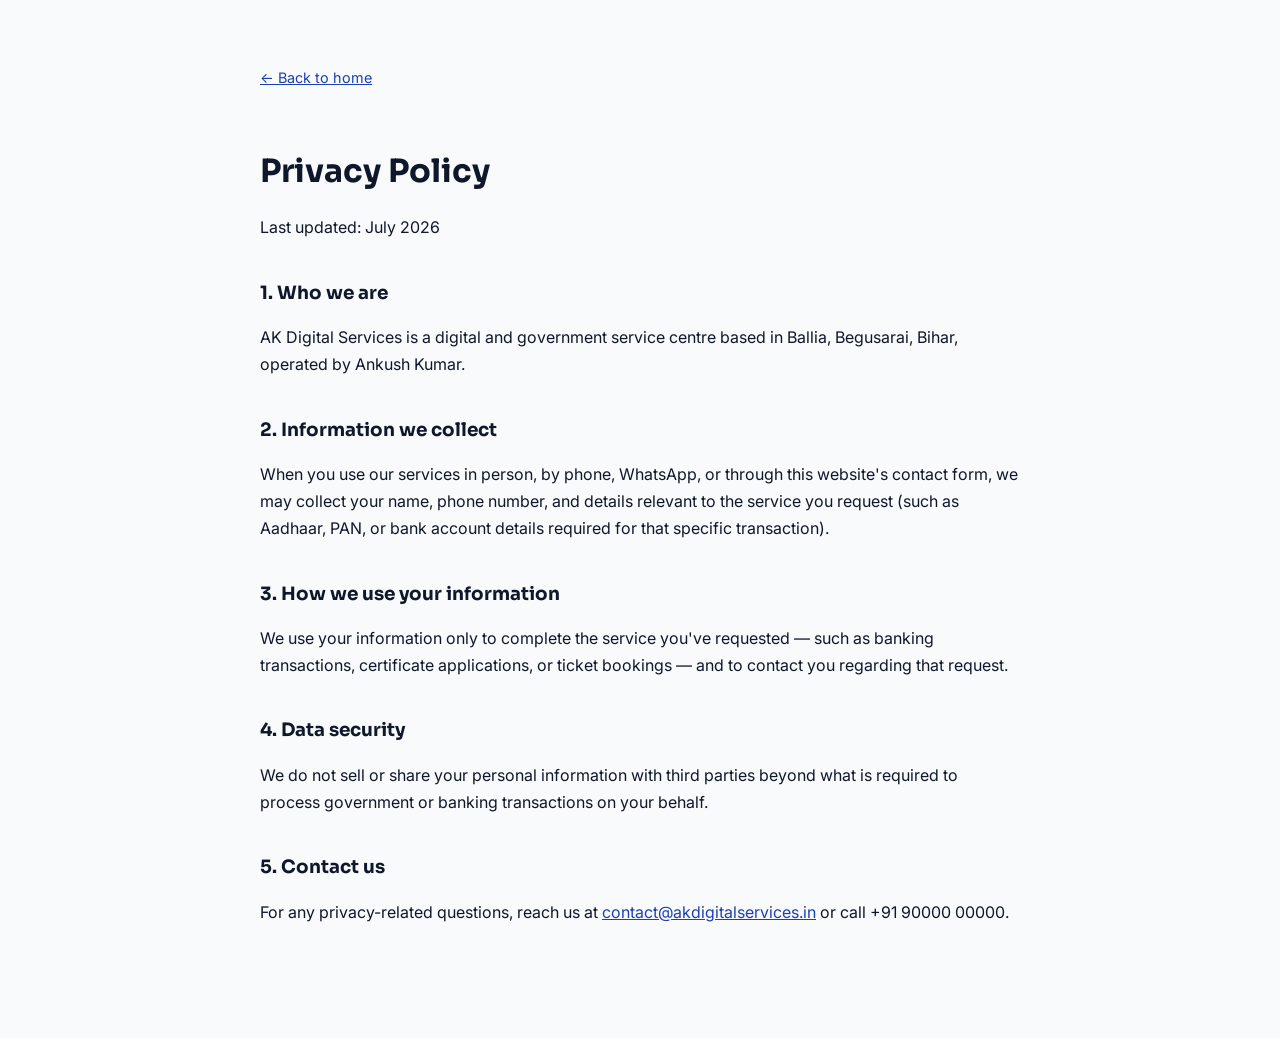
==== privacy.html @ 0f2e3ca4 "Add files via upload" ====
<!DOCTYPE html>
<html lang="en">
<head>
<meta charset="UTF-8">
<meta name="viewport" content="width=device-width, initial-scale=1.0">
<title>Privacy Policy — AK Digital Services</title>
<link rel="icon" type="image/svg+xml" href="favicon.svg">
<link href="https://fonts.googleapis.com/css2?family=Sora:wght@700&family=Inter:wght@400;500&display=swap" rel="stylesheet">
<style>
  body{font-family:'Inter',sans-serif;max-width:760px;margin:0 auto;padding:4rem 1.5rem 6rem;color:#0F172A;line-height:1.7;background:#F8FAFC;}
  h1{font-family:'Sora',sans-serif;margin-bottom:.5rem;}
  h2{font-family:'Sora',sans-serif;margin-top:2.2rem;margin-bottom:.6rem;font-size:1.15rem;}
  a{color:#1E40AF;}
  .back{display:inline-block;margin-bottom:2rem;font-size:.9rem;}
</style>
</head>
<body>
  <a class="back" href="index.html">← Back to home</a>
  <h1>Privacy Policy</h1>
  <p>Last updated: July 2026</p>

  <h2>1. Who we are</h2>
  <p>AK Digital Services is a digital and government service centre based in Ballia, Begusarai, Bihar, operated by Ankush Kumar.</p>

  <h2>2. Information we collect</h2>
  <p>When you use our services in person, by phone, WhatsApp, or through this website's contact form, we may collect your name, phone number, and details relevant to the service you request (such as Aadhaar, PAN, or bank account details required for that specific transaction).</p>

  <h2>3. How we use your information</h2>
  <p>We use your information only to complete the service you've requested — such as banking transactions, certificate applications, or ticket bookings — and to contact you regarding that request.</p>

  <h2>4. Data security</h2>
  <p>We do not sell or share your personal information with third parties beyond what is required to process government or banking transactions on your behalf.</p>

  <h2>5. Contact us</h2>
  <p>For any privacy-related questions, reach us at <a href="mailto:contact@akdigitalservices.in">contact@akdigitalservices.in</a> or call +91 90000 00000.</p>
</body>
</html>
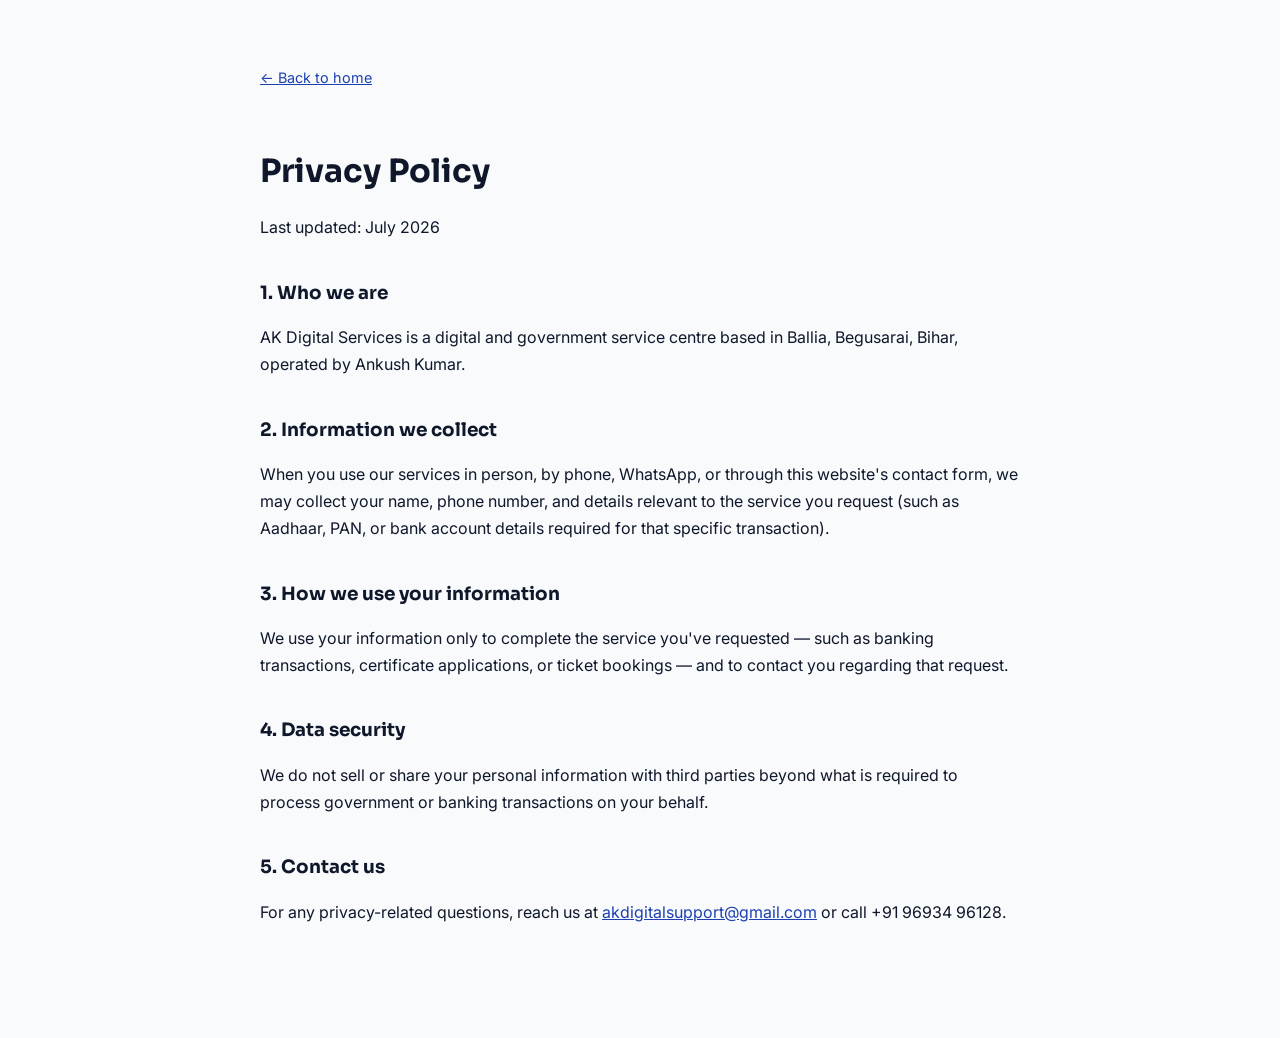
==== commit d8a5bd9b: "Update contact email and phone number in privacy.html" ====
--- a/privacy.html
+++ b/privacy.html
@@ -32,6 +32,6 @@
   <p>We do not sell or share your personal information with third parties beyond what is required to process government or banking transactions on your behalf.</p>
 
   <h2>5. Contact us</h2>
-  <p>For any privacy-related questions, reach us at <a href="mailto:contact@akdigitalservices.in">contact@akdigitalservices.in</a> or call +91 90000 00000.</p>
+  <p>For any privacy-related questions, reach us at <a href="mailto:akdigitalsupport@gmail.com">akdigitalsupport@gmail.com</a> or call +91 96934 96128.</p>
 </body>
 </html>
